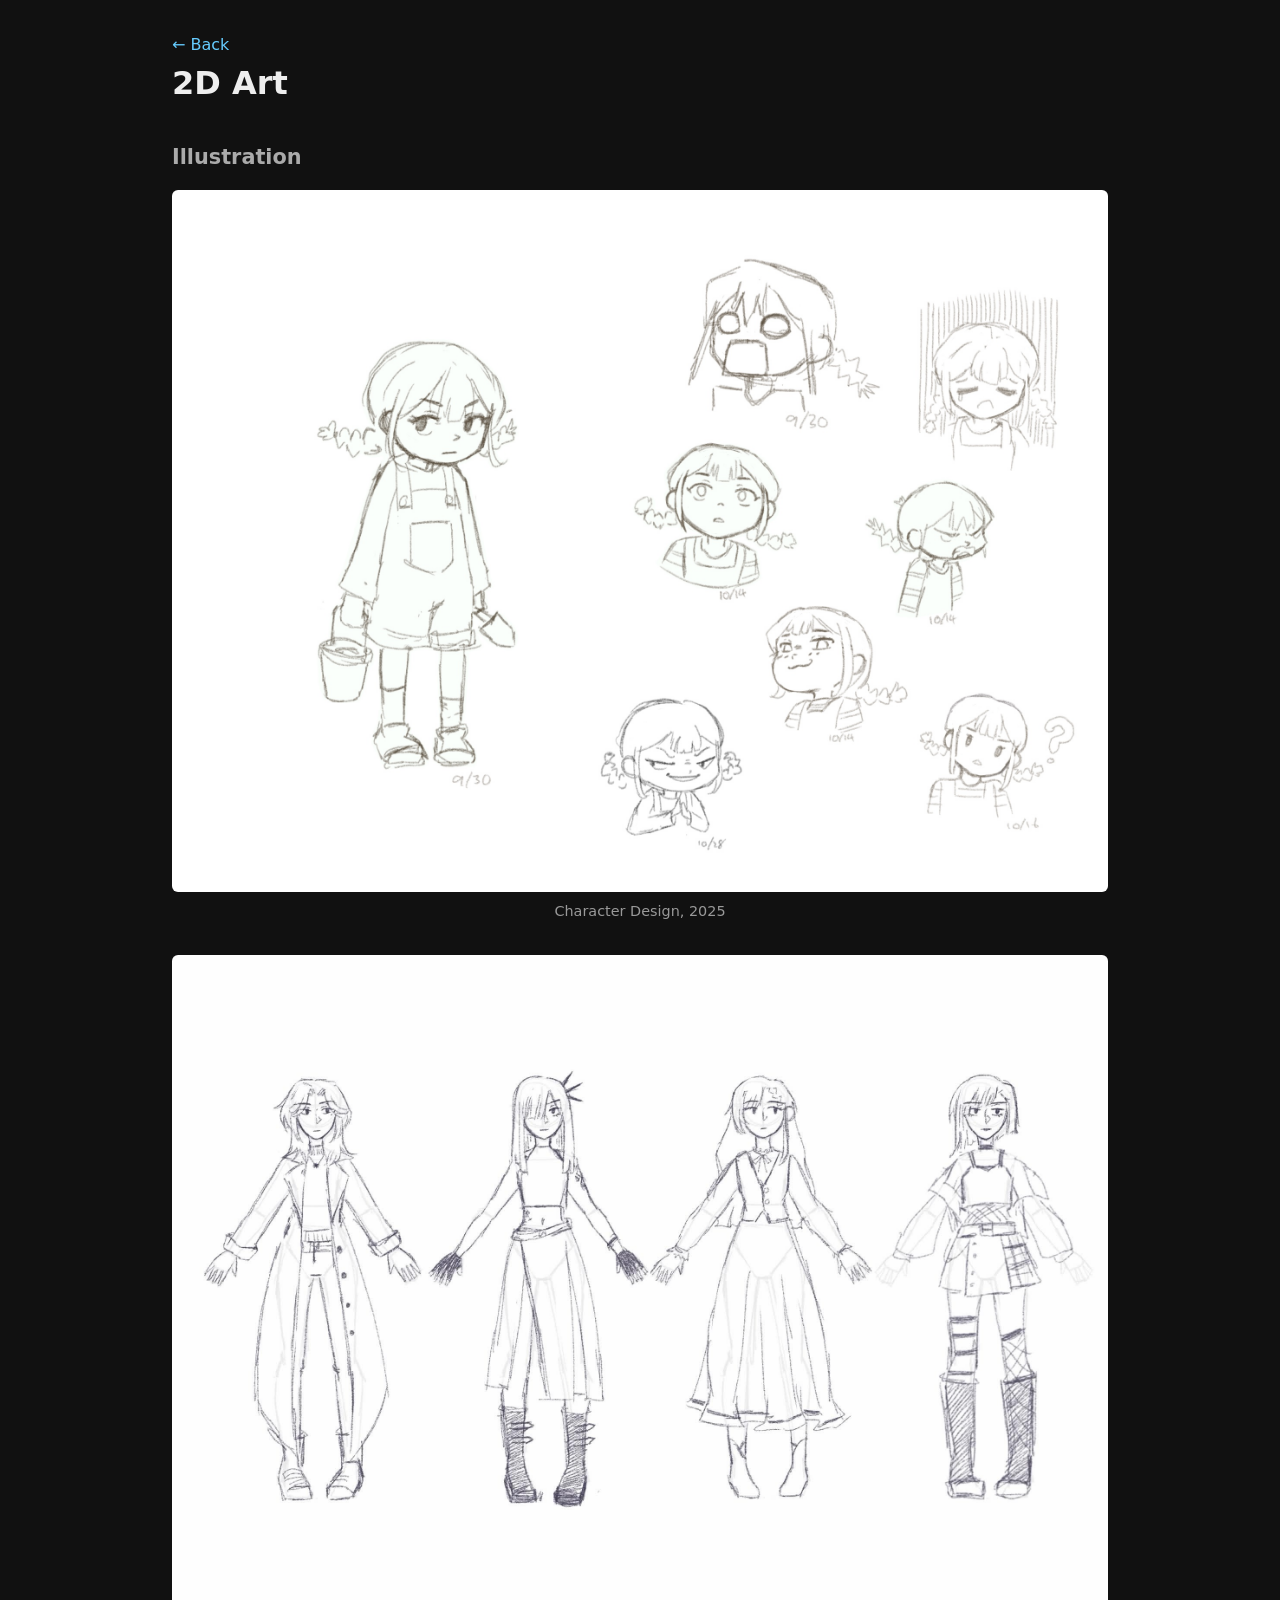
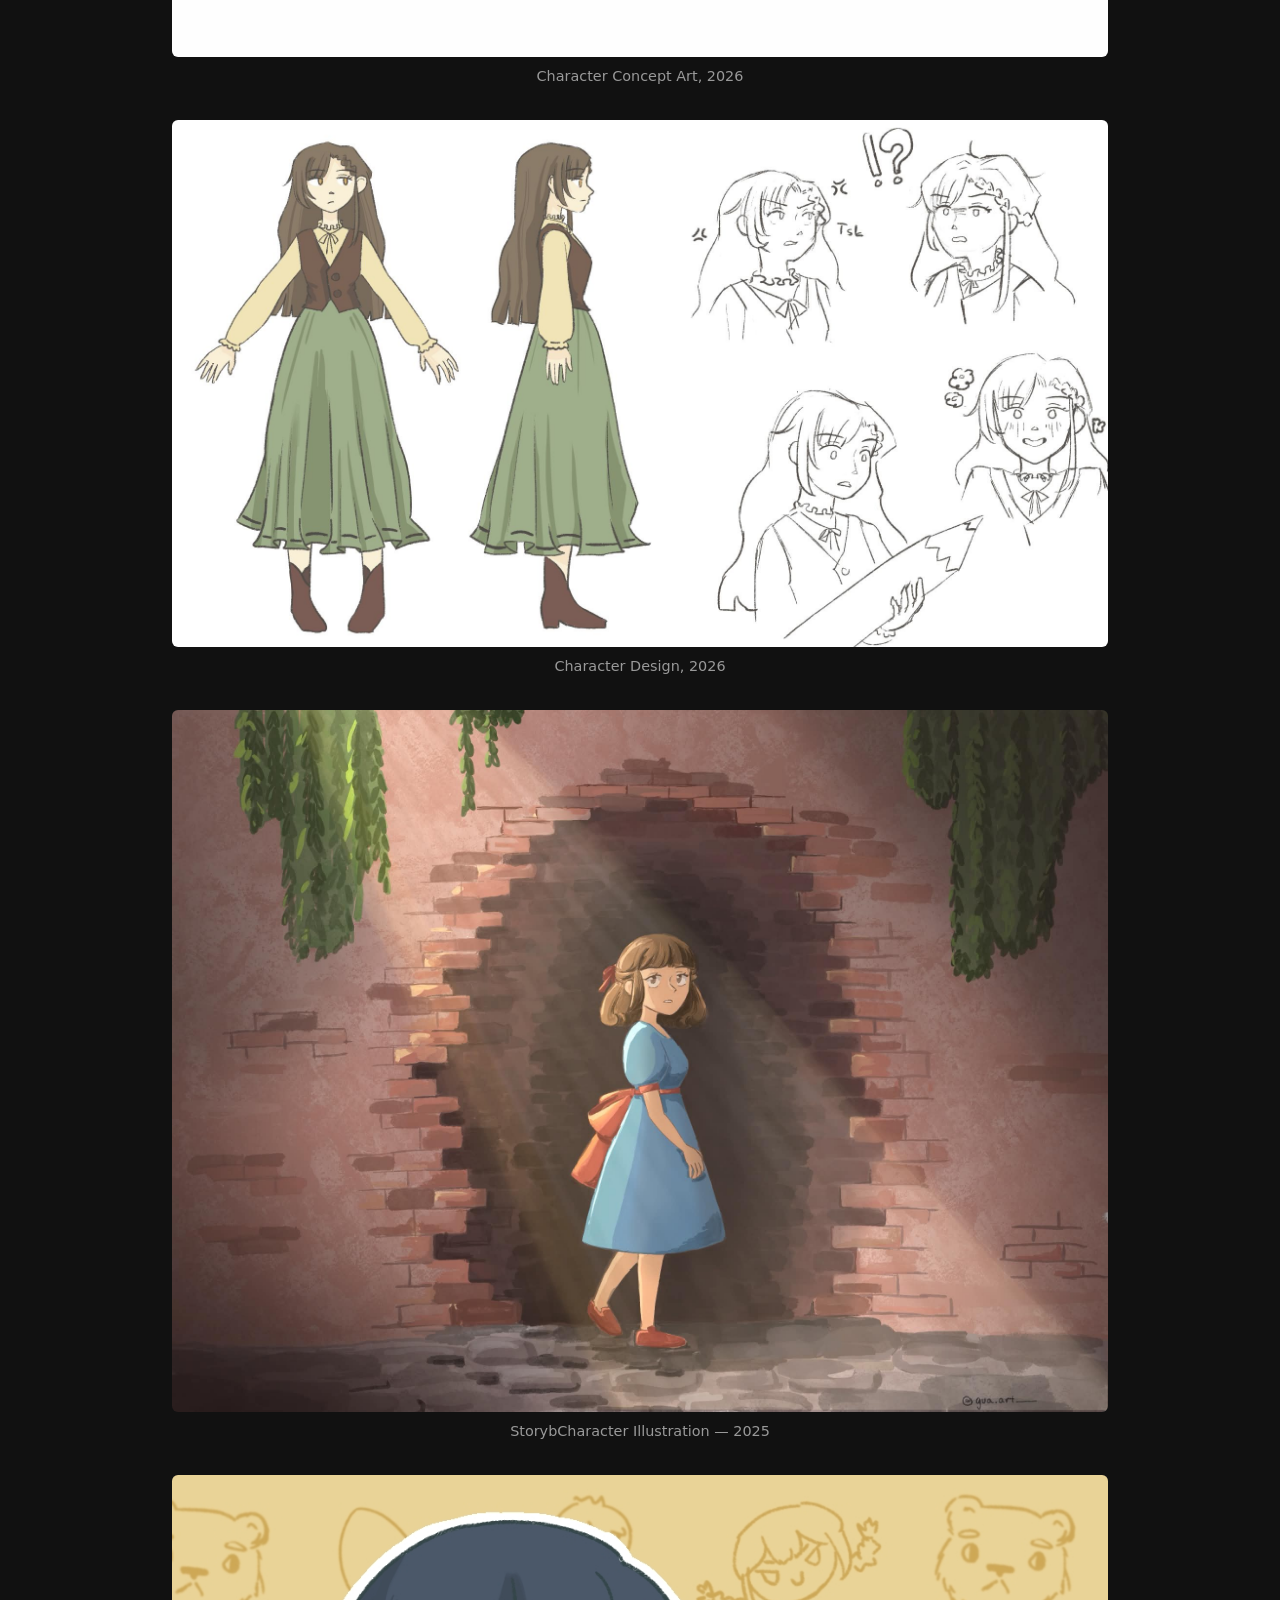
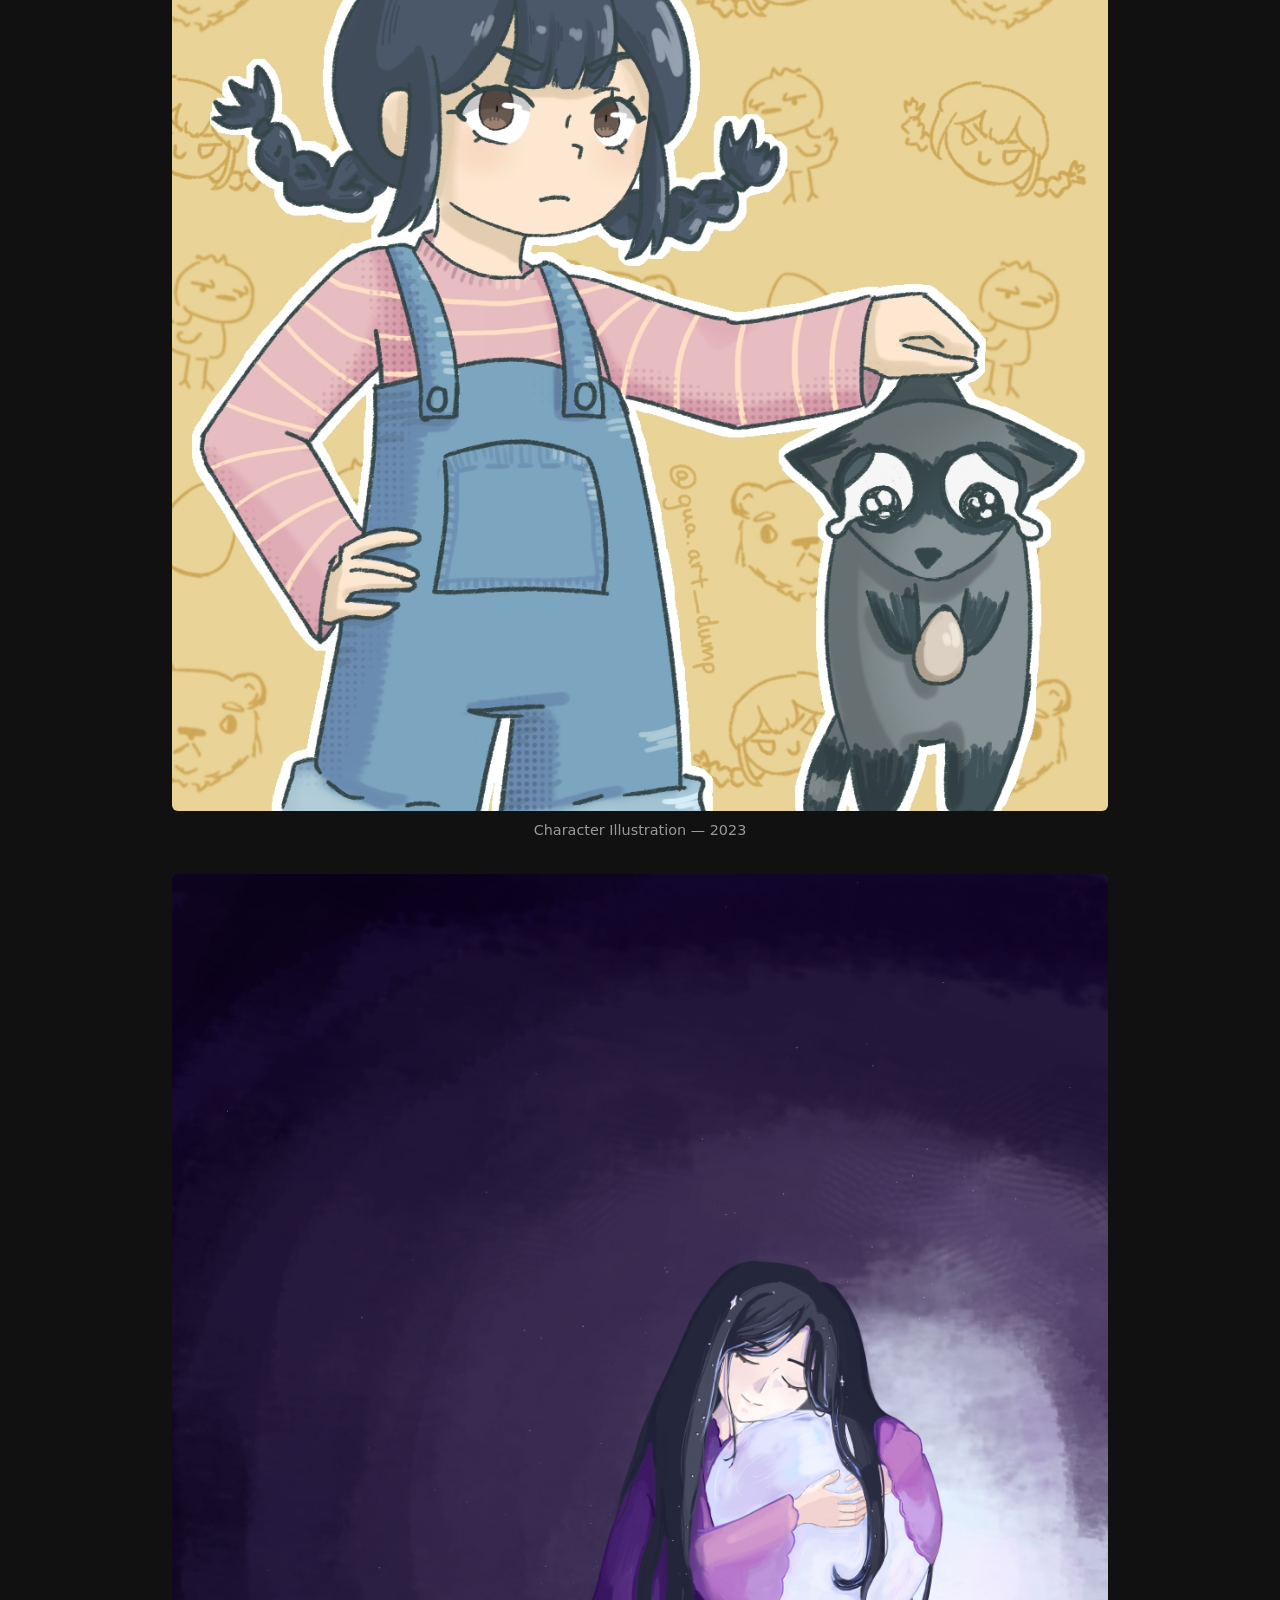
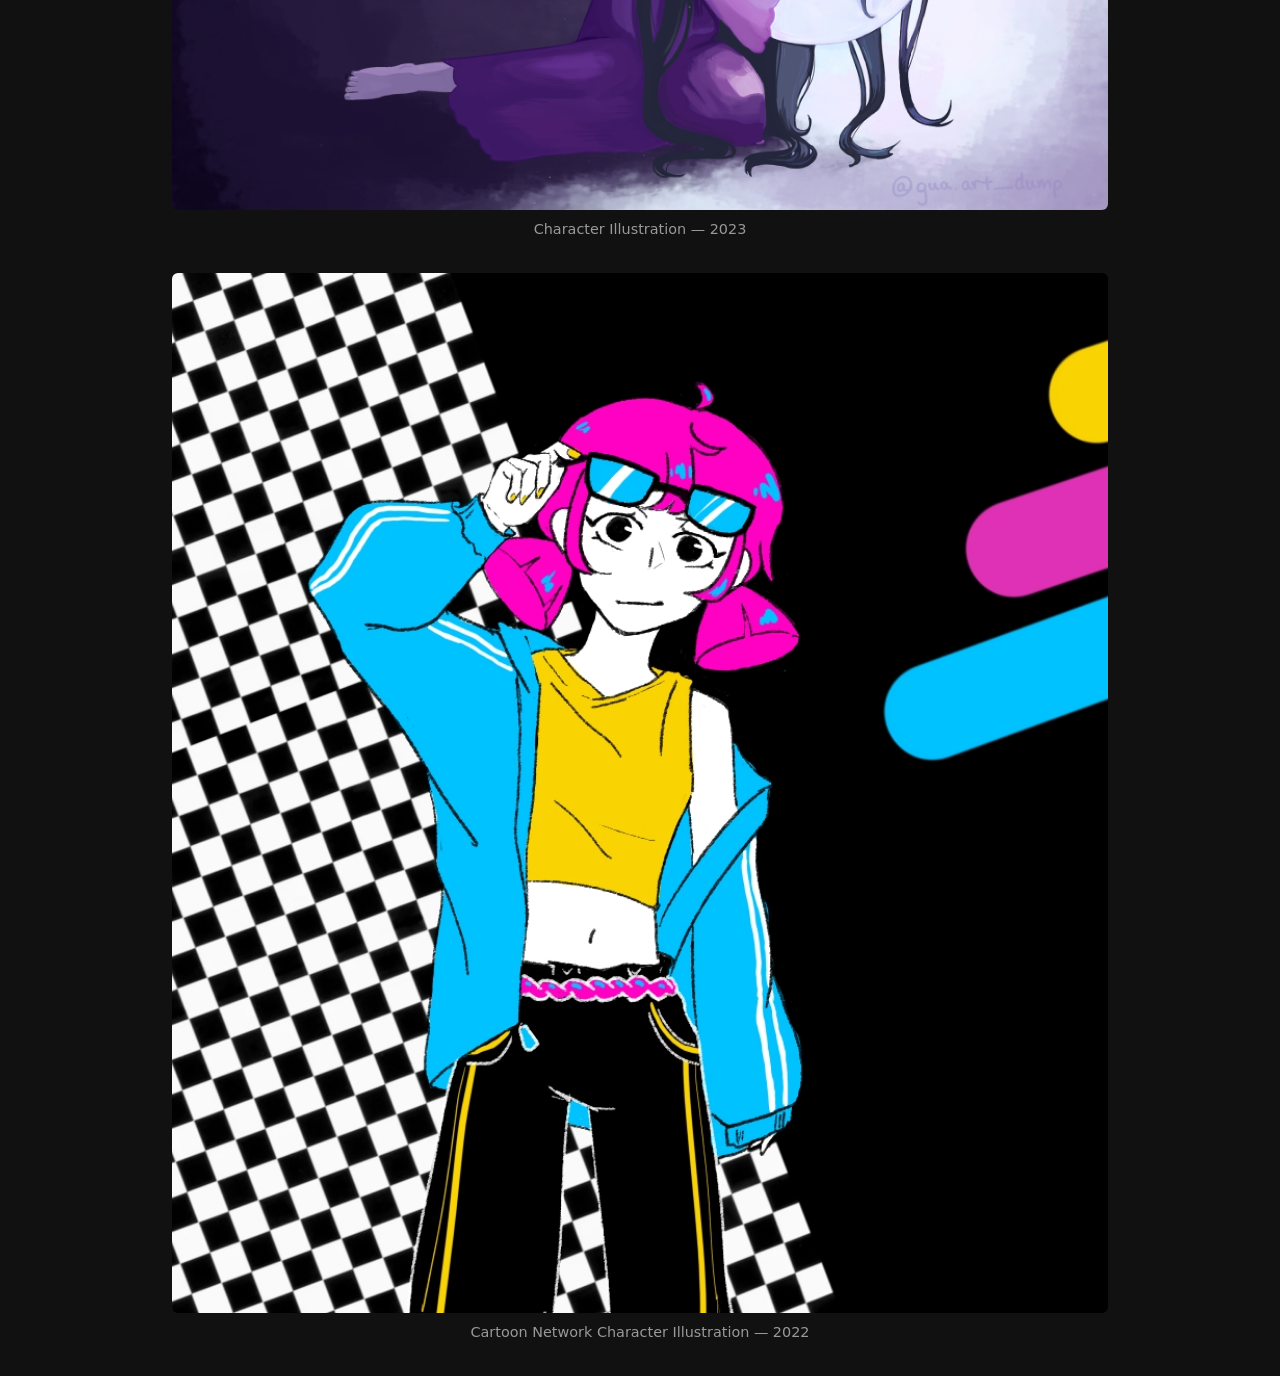
==== 2d-art.html @ ede488d1 "Initial layout and projects" ====
<!DOCTYPE html>
<html lang="en">
<head>
  <meta charset="UTF-8">
  <meta name="viewport" content="width=device-width, initial-scale=1.0">
  <title>2D Art — Your Name</title>
  <link rel="stylesheet" href="style.css">
</head>
<body>

  <a class="back" href="index.html">← Back</a>
  <h1>2D Art</h1>

  <h2>Illustration</h2>
  <div class="gallery">
    <figure class="item">
      <img src="Assets/2Dart/JinaCharacterDesign.jpg" alt="Character illustration">
      <figcaption>Character Design, 2025</figcaption>
    </figure>
    <figure class="item">
      <img src="Assets/2Dart/Character-design.jpg" alt="Character illustrations">
      <figcaption>Character Concept Art, 2026</figcaption>
    </figure>
    <figure class="item">
      <img src="Assets/2Dart/OCGirlCharacterDesign.jpg" alt="Character illustration">
      <figcaption>Character Design, 2026</figcaption>
    </figure>
    <figure class="item">
      <img src="Assets/2Dart/Secret_Tunnel.jpg" alt="Character painting">
      <figcaption>StorybCharacter Illustration — 2025</figcaption>
    </figure>
    <figure class="item">
      <img src="Assets/2Dart/Jina 8-4-23.jpg" alt="Character painting">
      <figcaption>Character Illustration — 2023</figcaption>
    </figure>
    <figure class="item">
      <img src="Assets/2Dart/Moon 12-31-23.jpg" alt="Character painting">
      <figcaption>Character Illustration — 2023</figcaption>
    </figure>
    <figure class="item">
      <img src="Assets/2Dart/cartoon network trend 5-20-22.jpg" alt="Character painting">
      <figcaption>Cartoon Network Character Illustration — 2022</figcaption>
    </figure>
  </div>

  <!-- <h2>Storyboards &amp; Animatics</h2>
  <div class="gallery">
    <figure class="item">
      <img src="Assets/2Dart/" alt="Storyboard panel">
      <figcaption>Storyboard — short film</figcaption>
    </figure>
  </div> -->

</body>
</html>
---- style.css ----
* { margin: 0; padding: 0; box-sizing: border-box; }

body {
  font-family: system-ui, -apple-system, sans-serif;
  background: #111;
  color: #eee;
  line-height: 1.6;
  padding: 2rem;
  max-width: 1000px;
  margin: 0 auto;
}

h1 { font-size: 2rem; margin-bottom: 1rem; }
h2 { font-size: 1.3rem; margin: 2rem 0 1rem; color: #aaa; }
p  { margin-bottom: 1rem; color: #ccc; }

a { color: #6cf; text-decoration: none; }
a:hover { text-decoration: underline; }

/* Top nav on every page */
nav {
  margin-bottom: 2rem;
  padding-bottom: 1rem;
  border-bottom: 1px solid #333;
}
nav a {
  margin-right: 1.5rem;
  font-size: 0.95rem;
}

/* Tiles (used on home + work hub) */
.tiles {
  display: grid;
  grid-template-columns: repeat(auto-fit, minmax(200px, 1fr));
  gap: 1rem;
  margin-top: 2rem;
}
.tile {
  display: block;
  padding: 2rem 1.5rem;
  background: #1c1c1c;
  border: 1px solid #333;
  border-radius: 8px;
  text-align: center;
  font-size: 1.1rem;
  transition: background 0.2s, border-color 0.2s;
}
.tile:hover {
  background: #262626;
  border-color: #6cf;
  text-decoration: none;
}

/* Gallery */
/* Gallery — one item per row */
.gallery {
  display: flex;
  flex-direction: column;
  align-items: center;
  gap: 2rem;
  margin-top: 1rem;
}

.gallery .item {
  width: 100%;
  max-width: 1000px;
}

.gallery img,
.gallery video {
  width: 100%;
  border-radius: 6px;
  display: block;
}

/* Vertical videos — narrower and centered */
.gallery .item--vertical {
  max-width: 400px;
}

.item figcaption {
  font-size: 0.9rem;
  color: #999;
  margin-top: 0.5rem;
  text-align: center;
}
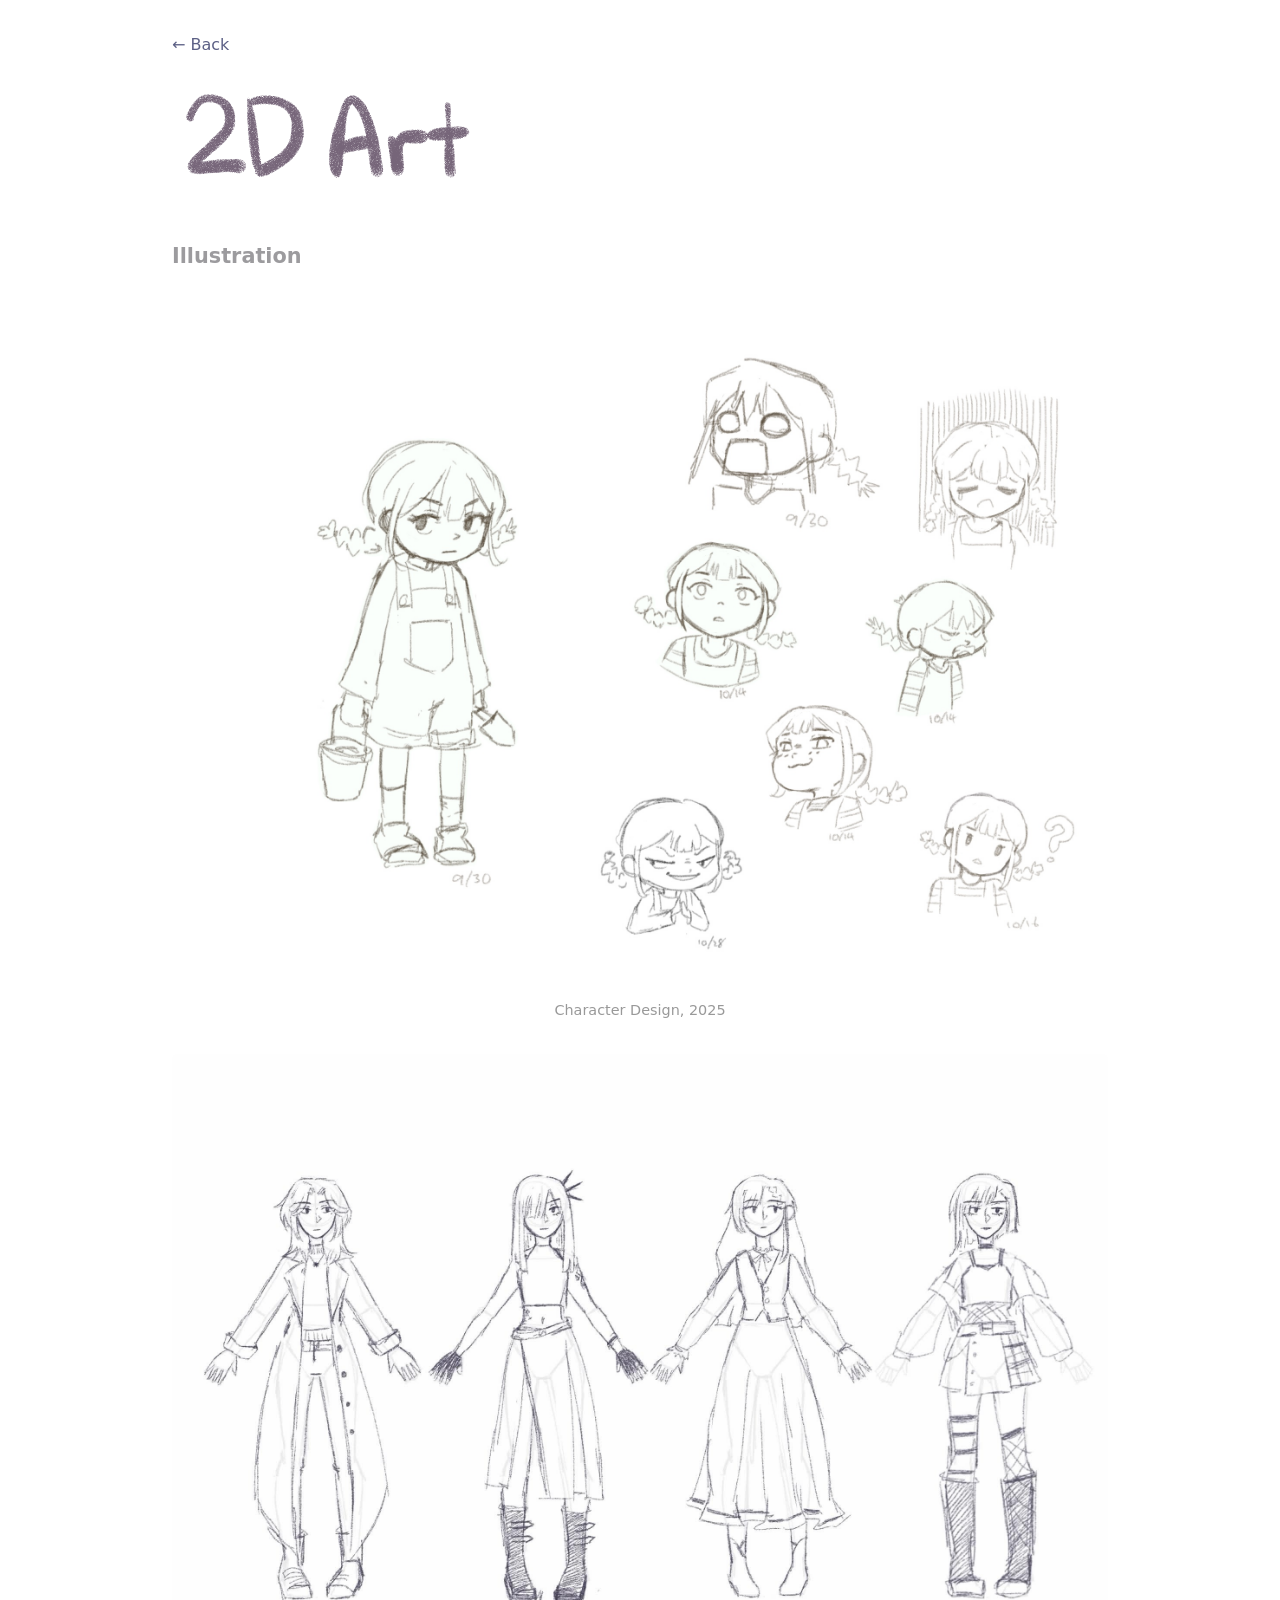
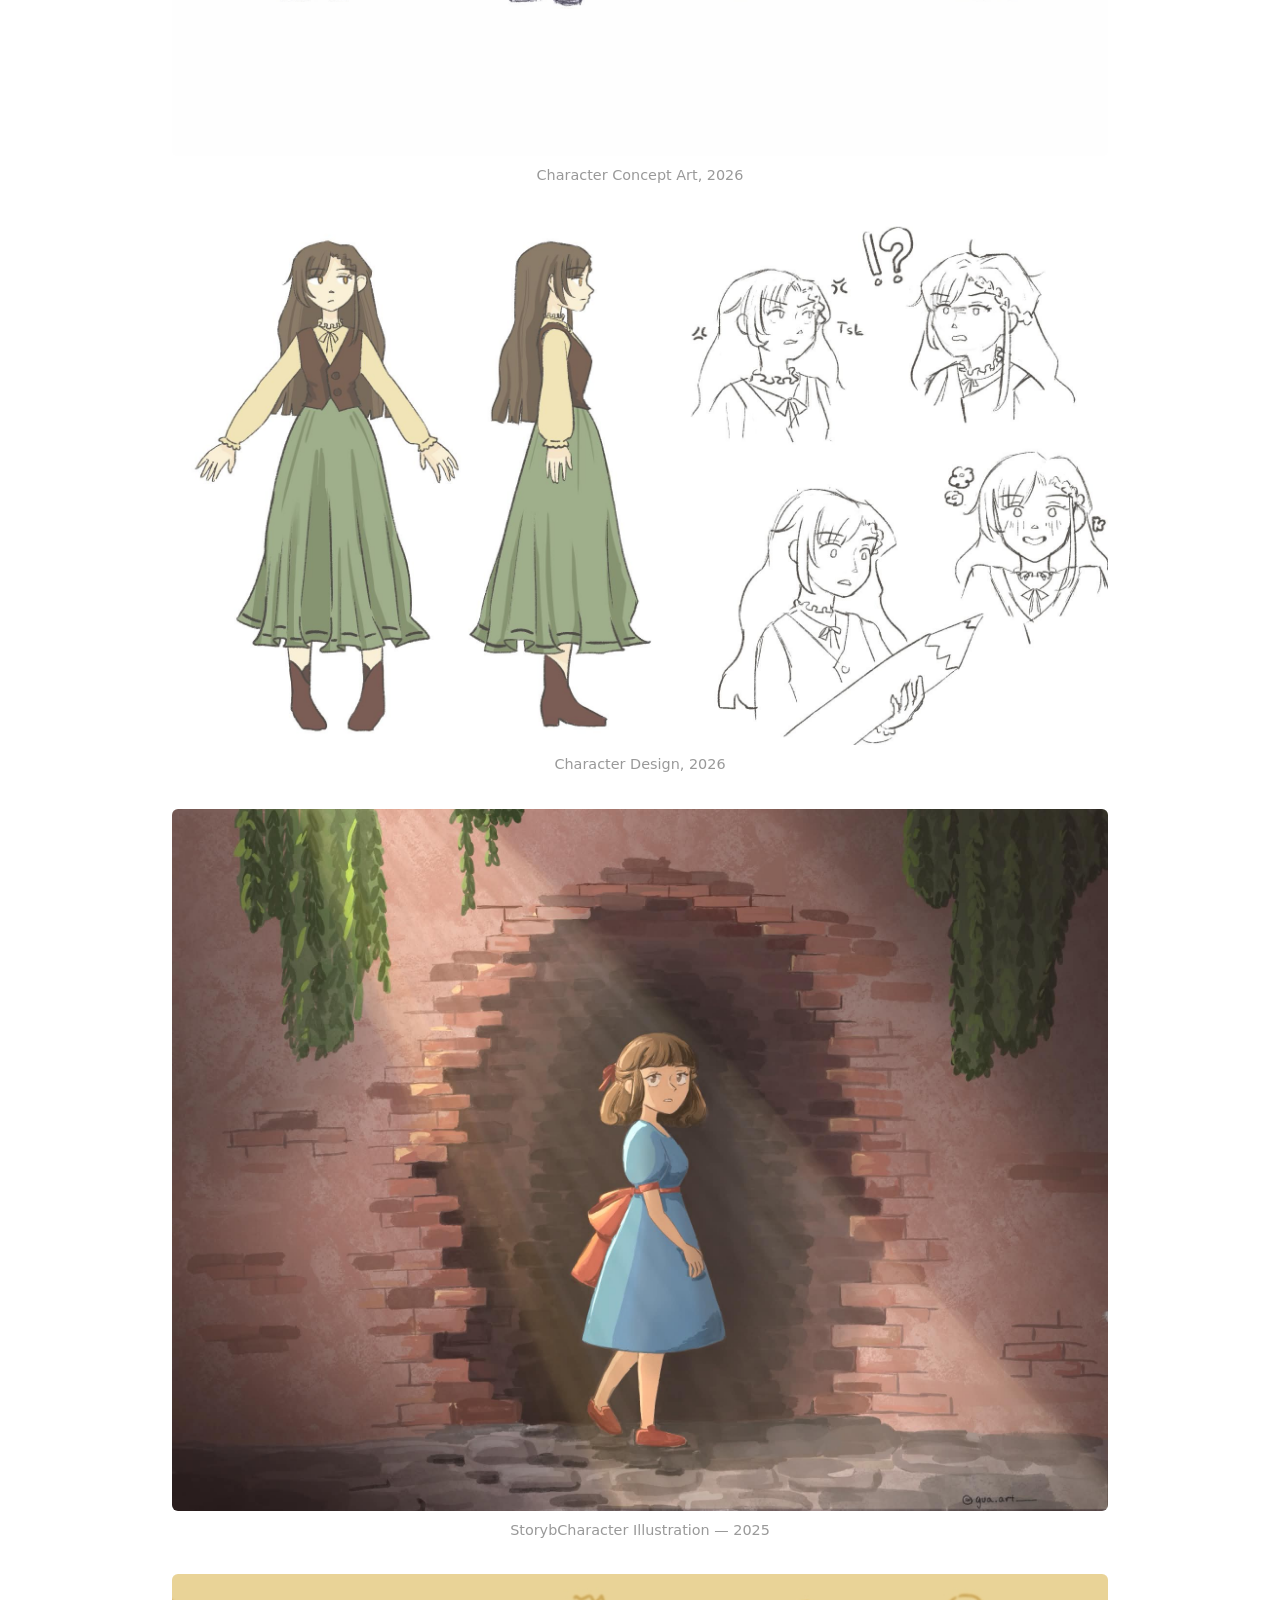
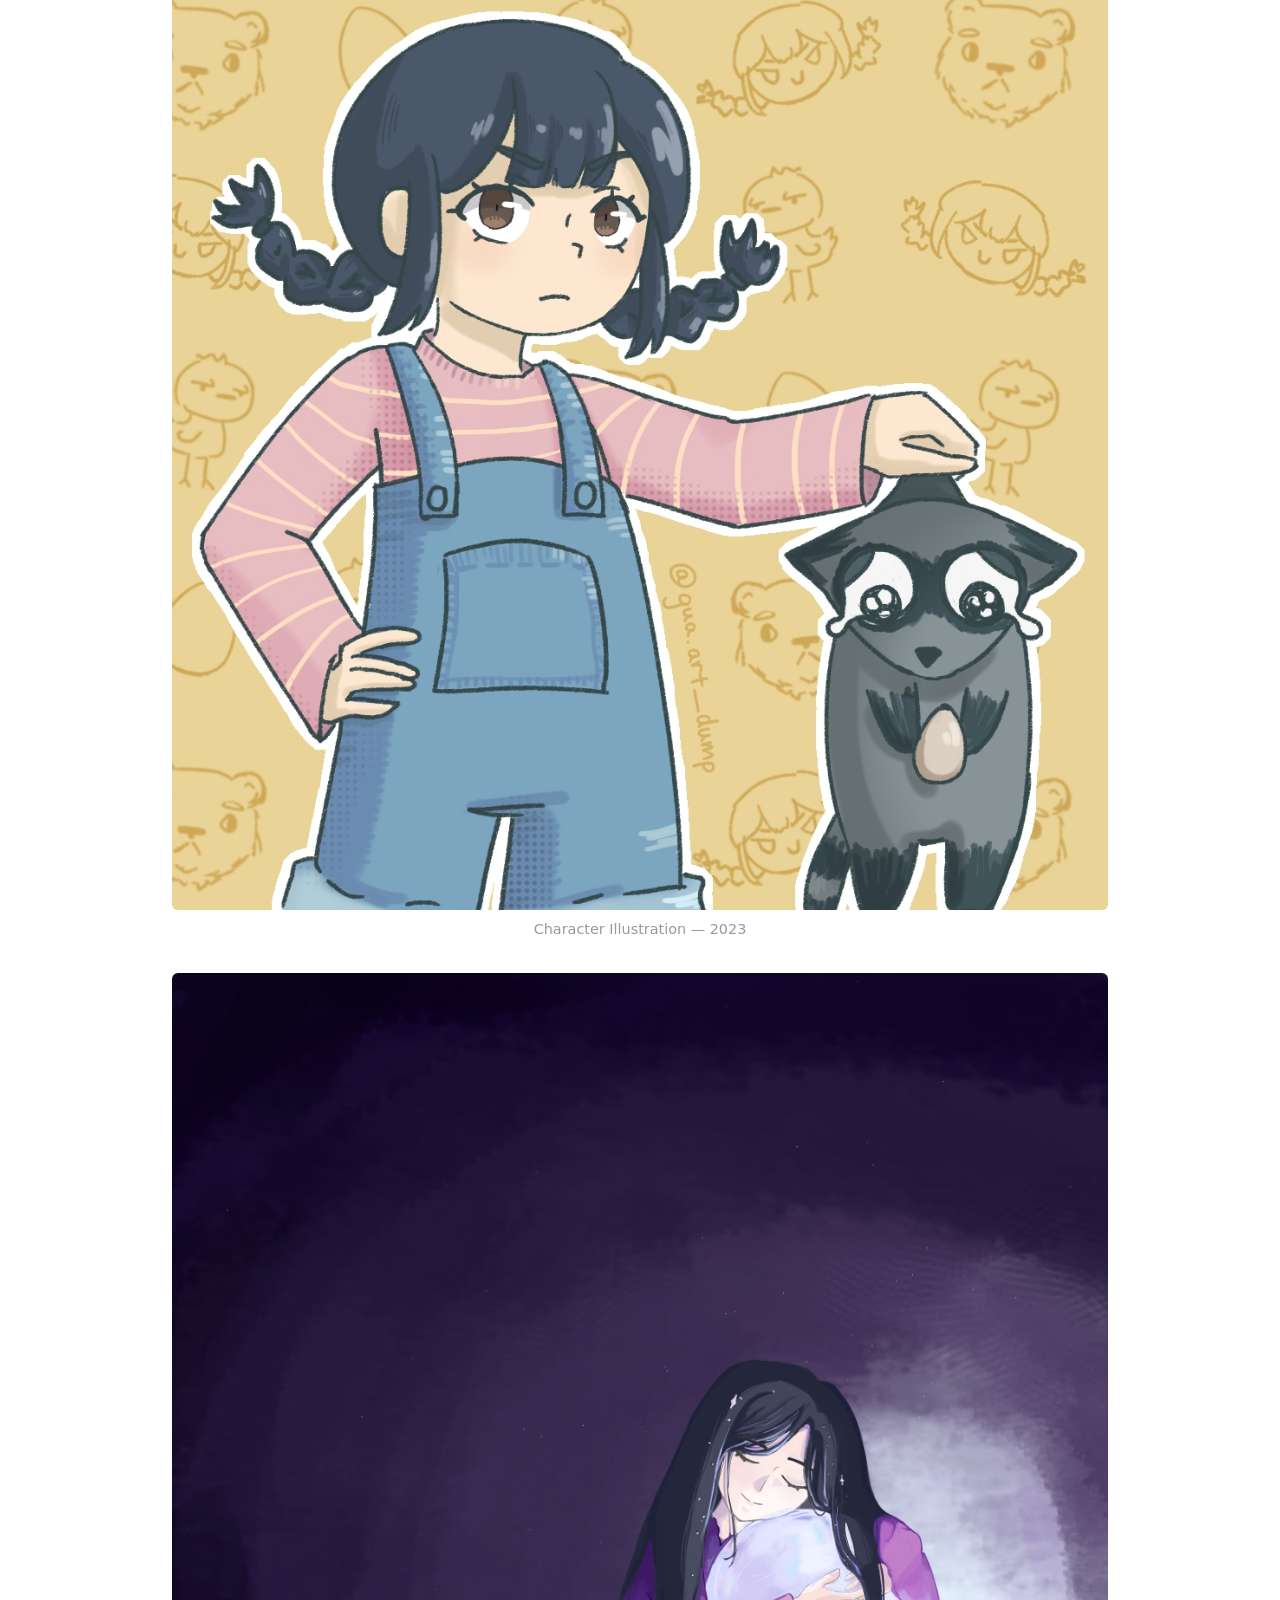
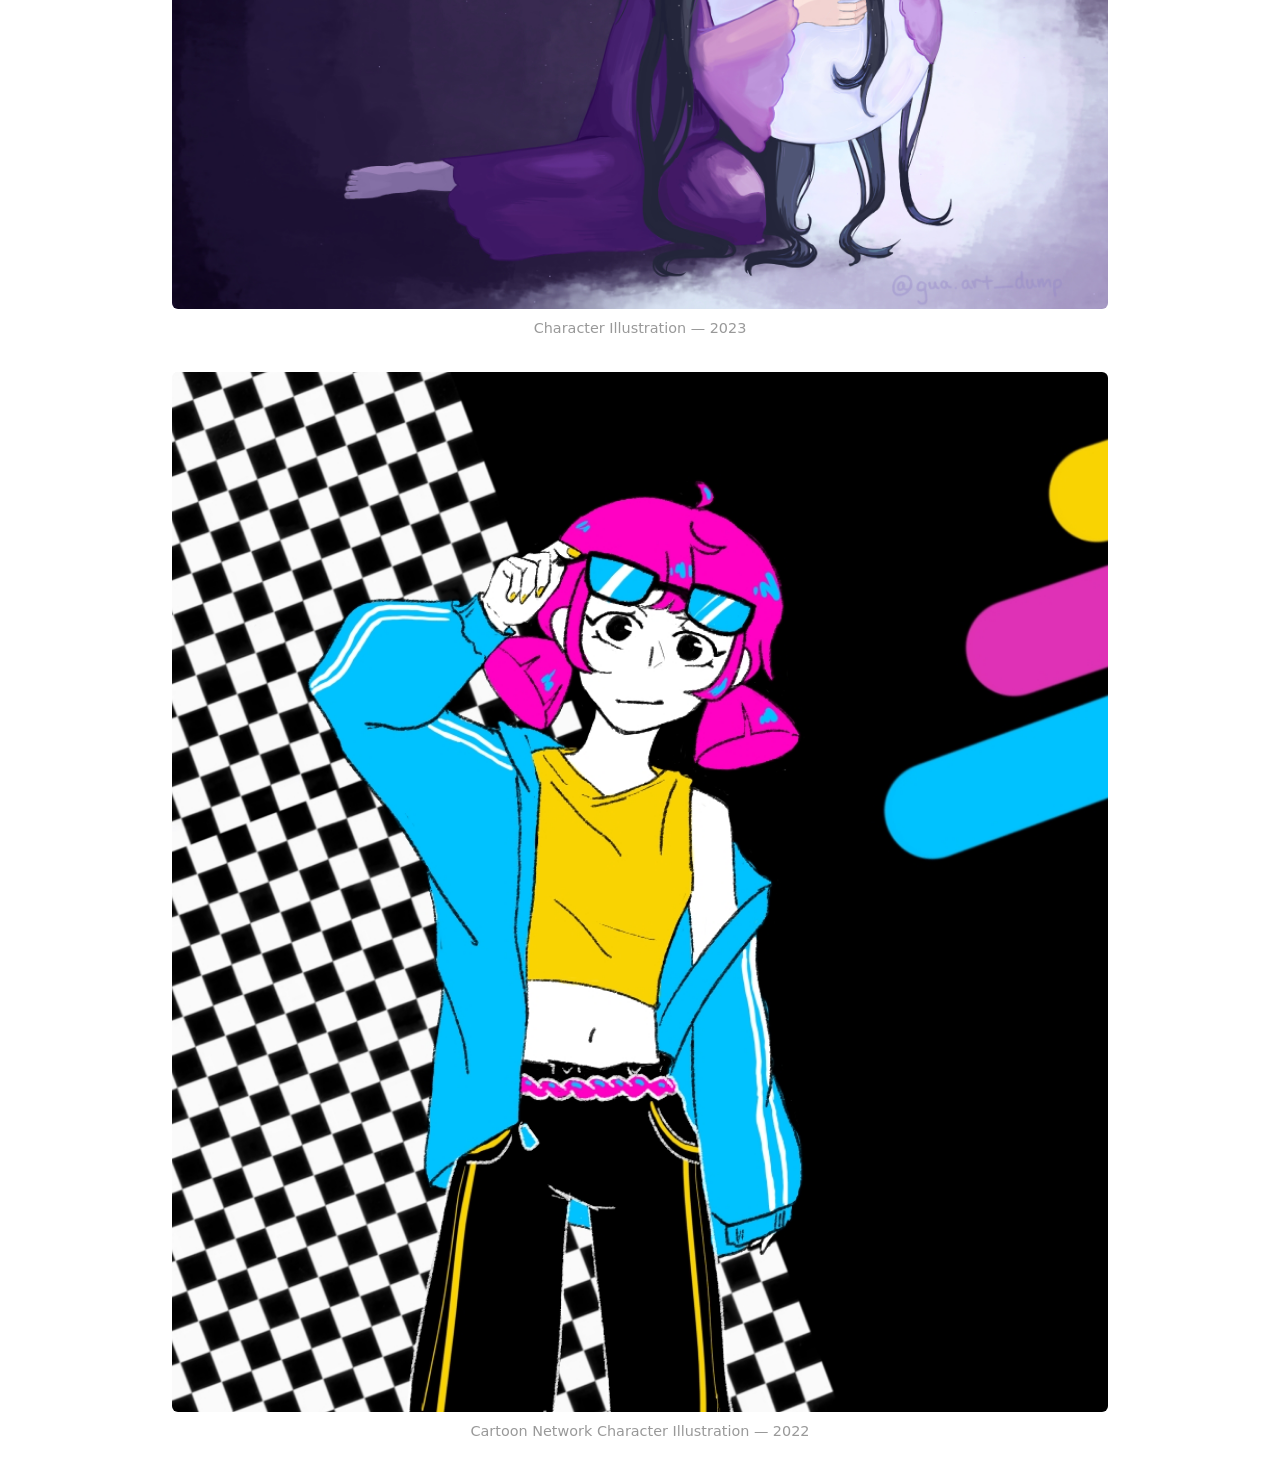
==== commit 749572f7: "Updated CSS and titles" ====
--- a/2d-art.html
+++ b/2d-art.html
@@ -9,7 +9,7 @@
 <body>
 
   <a class="back" href="index.html">← Back</a>
-  <h1>2D Art</h1>
+  <img class="page-title" src="Assets/UI/2DArt.png" alt="2D Art">
 
   <h2>Illustration</h2>
   <div class="gallery">
--- a/style.css
+++ b/style.css
@@ -2,8 +2,8 @@
 
 body {
   font-family: system-ui, -apple-system, sans-serif;
-  background: #111;
-  color: #eee;
+  background: #ffffff;
+  color: #707596;
   line-height: 1.6;
   padding: 2rem;
   max-width: 1000px;
@@ -11,17 +11,26 @@
 }
 
 h1 { font-size: 2rem; margin-bottom: 1rem; }
-h2 { font-size: 1.3rem; margin: 2rem 0 1rem; color: #aaa; }
-p  { margin-bottom: 1rem; color: #ccc; }
+h2 { font-size: 1.3rem; margin: 2rem 0 1rem; color: #9c9b9e; }
+p  { margin-bottom: 1rem; color: #707596; }
 
-a { color: #6cf; text-decoration: none; }
+/* hand drawn titles */
+.page-title {
+  display: block;
+  max-width: 400px;
+  width: 100%;
+  height: auto;
+  margin-bottom: 1rem;
+}
+
+a { color: rgb(92, 96, 133); text-decoration: none; }
 a:hover { text-decoration: underline; }
 
 /* Top nav on every page */
 nav {
   margin-bottom: 2rem;
   padding-bottom: 1rem;
-  border-bottom: 1px solid #333;
+  border-bottom: 1px solid #707596;
 }
 nav a {
   margin-right: 1.5rem;
@@ -38,16 +47,16 @@
 .tile {
   display: block;
   padding: 2rem 1.5rem;
-  background: #1c1c1c;
-  border: 1px solid #333;
+  background: #f5f4ff;
+  border: 1px solid #ffffff;
   border-radius: 8px;
   text-align: center;
   font-size: 1.1rem;
   transition: background 0.2s, border-color 0.2s;
 }
 .tile:hover {
-  background: #262626;
-  border-color: #6cf;
+  background: #f0ebff;
+  border-color: #f0ebff;
   text-decoration: none;
 }
 
